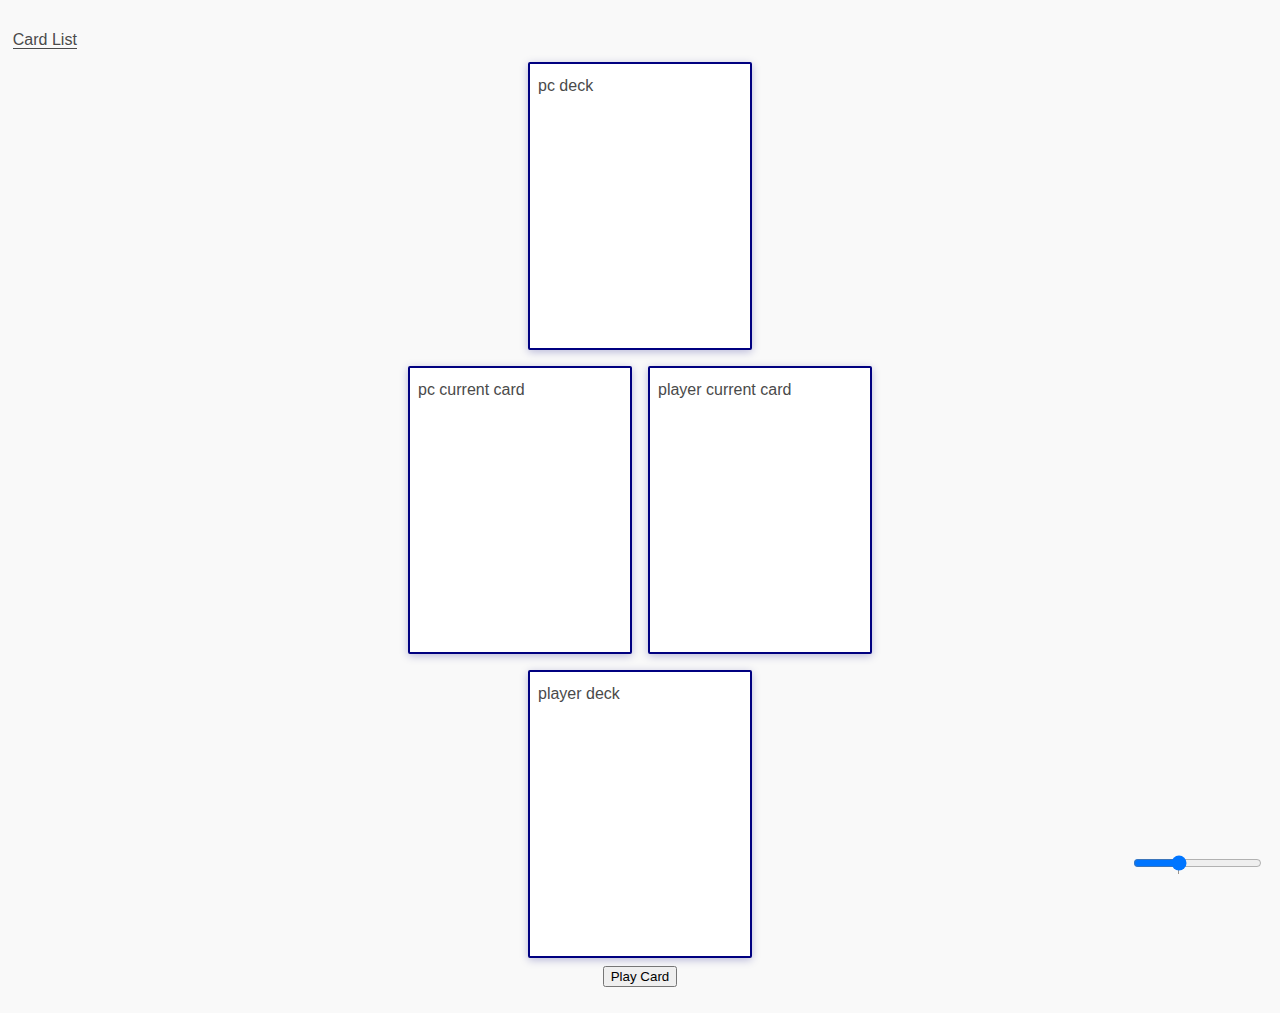
==== index.html @ 455659ad "first commit" ====
<!DOCTYPE html>
<html lang="en">
  <head>
    <meta charset="UTF-8" />
    <meta name="viewport" content="width=device-width, initial-scale=1.0" />
    <link rel="stylesheet" href="./styles/main.css" />
    <title>War Card Game</title>
  </head>
  <body onload="initGame()">
    <a href="./card-list.html">Card List</a>
    <div id="game-container">
      <div class="list">
        <div id="current-deck-pc">
          <div class="card">pc deck</div>
        </div>
      </div>

      <div class="list">
        <div id="current-card-pc">
          <div class="card">pc current card</div>
        </div>

        <div id="current-card-player">
          <div class="card">player current card</div>
        </div>
      </div>

      <div class="list">
        <div id="current-player-pc">
          <div class="card" onclick="generateCard()">player deck</div>
        </div>
      </div>

      <button id="play-button" class="" onclick="generateCard()">
        Play Card
      </button>
    </div>

    <div class="zoom-slider">
      <input
        type="range"
        min="0.6"
        max="1.8"
        step="0.2"
        value="1"
        list="marks"
        oninput="scale(this.value)"
      />
      <datalist id="marks">
        <option value="1"></option>
      </datalist>
    </div>
  </body>
  <script src="./js/zoom.js"></script>
  <script src="./js/game.js"></script>
</html>
---- styles/main.css ----
/*color palette */
:root {
  --default-font-color: #4a4a4a;
  --default-font-shadow: #ffffff;
  --background: #f9f9f9;
  --white: #ffffff;
  --black: #000000;
  --red: #ff0000;
  --green: #008000;
  --blue: #0000ff;
  --accent: #000080;
  --accent-shadow: #00008042;
  --card-background: #ffffff;
  --card-background-text: #ff0000;
  --hover-shadow: #00800050;
}

/* better defaults */
body {
  margin: 2% auto;
  background: var(--background);
  color: var(--default-font-color);
  font-family: -apple-system, BlinkMacSystemFont, "Segoe UI", Roboto, Helvetica,
    Arial, sans-serif;
  font-size: 16px;
  line-height: 1.8;
  text-shadow: 0 1px 0 var(--default-font-shadow);
  max-width: 98%;
}

code {
  background: white;
}
a {
  border-bottom: 1px solid var(--default-font-color);
  color: var(--default-font-color);
  text-decoration: none;
}

a:hover {
  border-bottom: 0;
}

/* simple rules */
.bold {
  font-weight: bold;
}

.black {
  color: var(--black);
}

.red {
  color: var(--red);
}

.green {
  color: var(--green);
}

.blue {
  color: var(--blue);
}

.warbg {
  background: green;
}

.card-background-text {
  color: var(--card-background-text);
}

.flipped {
  transform: rotate(180deg);
}

.flipped-text {
  writing-mode: vertical-rl;
}

.outline {
  border-style: solid;
  border-width: 1px;
  border-color: var(--default-font-color);
}

.outline-win {
  border-style: solid;
  border-width: 2px;
  border-color: var(--green);
}

.outline-lost {
  border-style: solid;
  border-width: 2px;
  border-color: var(--red);
}

.outline-text {
  -webkit-text-fill-color: transparent;
  -webkit-text-stroke: 1px;
}

/* containers */
#game-container {
  display: flex;
  flex-direction: column;
  justify-content: center;
  align-items: center;
  flex-wrap: wrap;
}

.list {
  display: flex;
  flex-direction: row;
  justify-content: center;
  align-items: center;
  flex-wrap: wrap;
}

/* card rules */
.card {
  display: flex;
  width: 14rem;
  height: 18rem;
  background: var(--card-background);
  border: 2px solid var(--accent);
  border-radius: 2px;
  box-shadow: 0 2px 8px var(--accent-shadow);
  padding: 0.5rem;
  margin: 0.5rem;
  box-sizing: border-box;
}

.card-top {
  display: flex;
  flex-direction: column;
}

.card-body {
  display: flex;
  flex-grow: 1;
  flex-direction: column;
  align-items: center;
  justify-content: space-evenly;
  flex-wrap: wrap;
}

.card-bottom {
  display: flex;
  flex-direction: column;
  line-height: 0;
  transform: rotate(180deg);
}

/* suit rules */
.suit-group {
  display: flex;
  align-items: center;
  margin: 0.7rem 0;
  flex-wrap: wrap;
}

.align-items-center {
  align-items: center;
}

.align-items-flex-start {
  align-items: flex-start;
}

.default-letter-suit {
  font-size: 2.7rem;
  margin: 0 0.7rem;
  line-height: 0;
}

.small-letter-suit {
  font-size: 1.2rem;
  line-height: 1;
}

.double-letter-suit {
  font-size: 4rem;
}

.single-letter-suit {
  font-size: 6rem;
}

/* images */
.card-jack-1 {
  display: inline-block;
  width: 4rem;
  height: 4rem;
  background: var(--black);

  -webkit-mask-image: url("data:image/svg+xml,%3Csvg xmlns='http://www.w3.org/2000/svg' width='24' height='24' viewBox='0 0 24 24' fill='none' stroke='currentColor' stroke-width='2' stroke-linecap='round' stroke-linejoin='round' class='icon icon-tabler icons-tabler-outline icon-tabler-chess-knight'%3E%3Cpath stroke='none' d='M0 0h24v24H0z' fill='none'/%3E%3Cpath d='M8 16l-1.447 .724a1 1 0 0 0 -.553 .894v2.382h12v-2.382a1 1 0 0 0 -.553 -.894l-1.447 -.724h-8z' /%3E%3Cpath d='M9 3l1 3l-3.491 2.148a1 1 0 0 0 .524 1.852h2.967l-2.073 6h7.961l.112 -5c0 -3 -1.09 -5.983 -4 -7c-1.94 -.678 -2.94 -1.011 -3 -1z' /%3E%3C/svg%3E");
  mask-image: url("data:image/svg+xml,%3Csvg xmlns='http://www.w3.org/2000/svg' width='24' height='24' viewBox='0 0 24 24' fill='none' stroke='currentColor' stroke-width='2' stroke-linecap='round' stroke-linejoin='round' class='icon icon-tabler icons-tabler-outline icon-tabler-chess-knight'%3E%3Cpath stroke='none' d='M0 0h24v24H0z' fill='none'/%3E%3Cpath d='M8 16l-1.447 .724a1 1 0 0 0 -.553 .894v2.382h12v-2.382a1 1 0 0 0 -.553 -.894l-1.447 -.724h-8z' /%3E%3Cpath d='M9 3l1 3l-3.491 2.148a1 1 0 0 0 .524 1.852h2.967l-2.073 6h7.961l.112 -5c0 -3 -1.09 -5.983 -4 -7c-1.94 -.678 -2.94 -1.011 -3 -1z' /%3E%3C/svg%3E");

  mask-repeat: no-repeat;
  mask-position: center center;
  mask-size: contain;
}

.card-jack-1-red {
  display: inline-block;
  width: 4rem;
  height: 4rem;
  background: var(--red);
  -webkit-mask-image: url("data:image/svg+xml,%3Csvg xmlns='http://www.w3.org/2000/svg' width='24' height='24' viewBox='0 0 24 24' fill='none' stroke='currentColor' stroke-width='2' stroke-linecap='round' stroke-linejoin='round' class='icon icon-tabler icons-tabler-outline icon-tabler-chess-knight'%3E%3Cpath stroke='none' d='M0 0h24v24H0z' fill='none'/%3E%3Cpath d='M8 16l-1.447 .724a1 1 0 0 0 -.553 .894v2.382h12v-2.382a1 1 0 0 0 -.553 -.894l-1.447 -.724h-8z' /%3E%3Cpath d='M9 3l1 3l-3.491 2.148a1 1 0 0 0 .524 1.852h2.967l-2.073 6h7.961l.112 -5c0 -3 -1.09 -5.983 -4 -7c-1.94 -.678 -2.94 -1.011 -3 -1z' /%3E%3C/svg%3E");
  mask-image: url("data:image/svg+xml,%3Csvg xmlns='http://www.w3.org/2000/svg' width='24' height='24' viewBox='0 0 24 24' fill='none' stroke='currentColor' stroke-width='2' stroke-linecap='round' stroke-linejoin='round' class='icon icon-tabler icons-tabler-outline icon-tabler-chess-knight'%3E%3Cpath stroke='none' d='M0 0h24v24H0z' fill='none'/%3E%3Cpath d='M8 16l-1.447 .724a1 1 0 0 0 -.553 .894v2.382h12v-2.382a1 1 0 0 0 -.553 -.894l-1.447 -.724h-8z' /%3E%3Cpath d='M9 3l1 3l-3.491 2.148a1 1 0 0 0 .524 1.852h2.967l-2.073 6h7.961l.112 -5c0 -3 -1.09 -5.983 -4 -7c-1.94 -.678 -2.94 -1.011 -3 -1z' /%3E%3C/svg%3E");
  mask-repeat: no-repeat;
  mask-position: center center;
  mask-size: contain;
}

.card-queen-1 {
  display: inline-block;
  width: 4rem;
  height: 4rem;
  background: var(--black);
  -webkit-mask-image: url("data:image/svg+xml,%3Csvg xmlns='http://www.w3.org/2000/svg' width='24' height='24' viewBox='0 0 24 24' fill='none' stroke='currentColor' stroke-width='2' stroke-linecap='round' stroke-linejoin='round' class='icon icon-tabler icons-tabler-outline icon-tabler-chess-queen' %3E%3Cpath stroke='none' d='M0 0h24v24H0z' fill='none' /%3E%3Cpath d='M16 16l2 -11l-4 4l-2 -5l-2 5l-4 -4l2 11' /%3E%3Cpath d='M8 16l-1.447 .724a1 1 0 0 0 -.553 .894v2.382h12v-2.382a1 1 0 0 0 -.553 -.894l-1.447 -.724h-8z' /%3E%3Cpath d='M12 4m-1 0a1 1 0 1 0 2 0a1 1 0 1 0 -2 0' /%3E%3Cpath d='M6 5m-1 0a1 1 0 1 0 2 0a1 1 0 1 0 -2 0' /%3E%3Cpath d='M18 5m-1 0a1 1 0 1 0 2 0a1 1 0 1 0 -2 0' /%3E%3C/svg%3E");
  mask-image: url("data:image/svg+xml,%3Csvg xmlns='http://www.w3.org/2000/svg' width='24' height='24' viewBox='0 0 24 24' fill='none' stroke='currentColor' stroke-width='2' stroke-linecap='round' stroke-linejoin='round' class='icon icon-tabler icons-tabler-outline icon-tabler-chess-queen' %3E%3Cpath stroke='none' d='M0 0h24v24H0z' fill='none' /%3E%3Cpath d='M16 16l2 -11l-4 4l-2 -5l-2 5l-4 -4l2 11' /%3E%3Cpath d='M8 16l-1.447 .724a1 1 0 0 0 -.553 .894v2.382h12v-2.382a1 1 0 0 0 -.553 -.894l-1.447 -.724h-8z' /%3E%3Cpath d='M12 4m-1 0a1 1 0 1 0 2 0a1 1 0 1 0 -2 0' /%3E%3Cpath d='M6 5m-1 0a1 1 0 1 0 2 0a1 1 0 1 0 -2 0' /%3E%3Cpath d='M18 5m-1 0a1 1 0 1 0 2 0a1 1 0 1 0 -2 0' /%3E%3C/svg%3E");
  mask-repeat: no-repeat;
  mask-position: center center;
  mask-size: contain;
}

.card-queen-1-red {
  display: inline-block;
  width: 4rem;
  height: 4rem;
  background: var(--red);
  -webkit-mask-image: url("data:image/svg+xml,%3Csvg xmlns='http://www.w3.org/2000/svg' width='24' height='24' viewBox='0 0 24 24' fill='none' stroke='currentColor' stroke-width='2' stroke-linecap='round' stroke-linejoin='round' class='icon icon-tabler icons-tabler-outline icon-tabler-chess-queen' %3E%3Cpath stroke='none' d='M0 0h24v24H0z' fill='none' /%3E%3Cpath d='M16 16l2 -11l-4 4l-2 -5l-2 5l-4 -4l2 11' /%3E%3Cpath d='M8 16l-1.447 .724a1 1 0 0 0 -.553 .894v2.382h12v-2.382a1 1 0 0 0 -.553 -.894l-1.447 -.724h-8z' /%3E%3Cpath d='M12 4m-1 0a1 1 0 1 0 2 0a1 1 0 1 0 -2 0' /%3E%3Cpath d='M6 5m-1 0a1 1 0 1 0 2 0a1 1 0 1 0 -2 0' /%3E%3Cpath d='M18 5m-1 0a1 1 0 1 0 2 0a1 1 0 1 0 -2 0' /%3E%3C/svg%3E");
  mask-image: url("data:image/svg+xml,%3Csvg xmlns='http://www.w3.org/2000/svg' width='24' height='24' viewBox='0 0 24 24' fill='none' stroke='currentColor' stroke-width='2' stroke-linecap='round' stroke-linejoin='round' class='icon icon-tabler icons-tabler-outline icon-tabler-chess-queen' %3E%3Cpath stroke='none' d='M0 0h24v24H0z' fill='none' /%3E%3Cpath d='M16 16l2 -11l-4 4l-2 -5l-2 5l-4 -4l2 11' /%3E%3Cpath d='M8 16l-1.447 .724a1 1 0 0 0 -.553 .894v2.382h12v-2.382a1 1 0 0 0 -.553 -.894l-1.447 -.724h-8z' /%3E%3Cpath d='M12 4m-1 0a1 1 0 1 0 2 0a1 1 0 1 0 -2 0' /%3E%3Cpath d='M6 5m-1 0a1 1 0 1 0 2 0a1 1 0 1 0 -2 0' /%3E%3Cpath d='M18 5m-1 0a1 1 0 1 0 2 0a1 1 0 1 0 -2 0' /%3E%3C/svg%3E");
  mask-repeat: no-repeat;
  mask-position: center center;
  mask-size: contain;
}

.card-king-1 {
  display: inline-block;
  width: 4rem;
  height: 4rem;
  background: var(--black);
  -webkit-mask-image: url("data:image/svg+xml,%3Csvg xmlns='http://www.w3.org/2000/svg' width='24' height='24' viewBox='0 0 24 24' fill='none' stroke='currentColor' stroke-width='2' stroke-linecap='round' stroke-linejoin='round' class='icon icon-tabler icons-tabler-outline icon-tabler-chess-king'%3E%3Cpath stroke='none' d='M0 0h24v24H0z' fill='none'/%3E%3Cpath d='M8 16l-1.447 .724a1 1 0 0 0 -.553 .894v2.382h12v-2.382a1 1 0 0 0 -.553 -.894l-1.447 -.724h-8z' /%3E%3Cpath d='M8.5 16a3.5 3.5 0 1 1 3.163 -5h.674a3.5 3.5 0 1 1 3.163 5z' /%3E%3Cpath d='M9 6h6' /%3E%3Cpath d='M12 3v8' /%3E%3C/svg%3E");
  mask-image: url("data:image/svg+xml,%3Csvg xmlns='http://www.w3.org/2000/svg' width='24' height='24' viewBox='0 0 24 24' fill='none' stroke='currentColor' stroke-width='2' stroke-linecap='round' stroke-linejoin='round' class='icon icon-tabler icons-tabler-outline icon-tabler-chess-king'%3E%3Cpath stroke='none' d='M0 0h24v24H0z' fill='none'/%3E%3Cpath d='M8 16l-1.447 .724a1 1 0 0 0 -.553 .894v2.382h12v-2.382a1 1 0 0 0 -.553 -.894l-1.447 -.724h-8z' /%3E%3Cpath d='M8.5 16a3.5 3.5 0 1 1 3.163 -5h.674a3.5 3.5 0 1 1 3.163 5z' /%3E%3Cpath d='M9 6h6' /%3E%3Cpath d='M12 3v8' /%3E%3C/svg%3E");
  mask-repeat: no-repeat;
  mask-position: center center;
  mask-size: contain;
}

.card-king-1-red {
  display: inline-block;
  width: 4rem;
  height: 4rem;
  background: var(--red);
  -webkit-mask-image: url("data:image/svg+xml,%3Csvg xmlns='http://www.w3.org/2000/svg' width='24' height='24' viewBox='0 0 24 24' fill='none' stroke='currentColor' stroke-width='2' stroke-linecap='round' stroke-linejoin='round' class='icon icon-tabler icons-tabler-outline icon-tabler-chess-king'%3E%3Cpath stroke='none' d='M0 0h24v24H0z' fill='none'/%3E%3Cpath d='M8 16l-1.447 .724a1 1 0 0 0 -.553 .894v2.382h12v-2.382a1 1 0 0 0 -.553 -.894l-1.447 -.724h-8z' /%3E%3Cpath d='M8.5 16a3.5 3.5 0 1 1 3.163 -5h.674a3.5 3.5 0 1 1 3.163 5z' /%3E%3Cpath d='M9 6h6' /%3E%3Cpath d='M12 3v8' /%3E%3C/svg%3E");
  mask-image: url("data:image/svg+xml,%3Csvg xmlns='http://www.w3.org/2000/svg' width='24' height='24' viewBox='0 0 24 24' fill='none' stroke='currentColor' stroke-width='2' stroke-linecap='round' stroke-linejoin='round' class='icon icon-tabler icons-tabler-outline icon-tabler-chess-king'%3E%3Cpath stroke='none' d='M0 0h24v24H0z' fill='none'/%3E%3Cpath d='M8 16l-1.447 .724a1 1 0 0 0 -.553 .894v2.382h12v-2.382a1 1 0 0 0 -.553 -.894l-1.447 -.724h-8z' /%3E%3Cpath d='M8.5 16a3.5 3.5 0 1 1 3.163 -5h.674a3.5 3.5 0 1 1 3.163 5z' /%3E%3Cpath d='M9 6h6' /%3E%3Cpath d='M12 3v8' /%3E%3C/svg%3E");
  mask-repeat: no-repeat;
  mask-position: center center;
  mask-size: contain;
}

.card-joker-1 {
  display: inline-block;
  width: 7rem;
  height: 7rem;
  background: var(--green);
  -webkit-mask-image: url("data:image/svg+xml,%3Csvg fill='currentColor' height='100' width='100' version='1.1' xmlns='http://www.w3.org/2000/svg' viewBox='0 0 463 463' xmlns:xlink='http://www.w3.org/1999/xlink' enable-background='new 0 0 463 463' %3E%3Cg%3E%3Cpath d='m183.5,176c-4.142,0-7.5,3.358-7.5,7.5v8c0,4.142 3.358,7.5 7.5,7.5s7.5-3.358 7.5-7.5v-8c0-4.142-3.358-7.5-7.5-7.5z' /%3E%3Cpath d='m279.5,176c-4.142,0-7.5,3.358-7.5,7.5v8c0,4.142 3.358,7.5 7.5,7.5s7.5-3.358 7.5-7.5v-8c0-4.142-3.358-7.5-7.5-7.5z' /%3E%3Cpath d='m272.229,242.03c-2.929-2.929-7.678-2.929-10.606,0-2.586,2.586-2.885,6.589-0.905,9.507-7.621,7.932-18.18,12.463-29.209,12.463-11.006,0-21.545-4.512-29.162-12.414 2.018-2.922 1.733-6.955-0.868-9.556-2.929-2.929-7.678-2.929-10.606,0l-8,8c-2.929,2.929-2.929,7.678 0,10.606 1.464,1.464 3.384,2.197 5.303,2.197 1.167,0 2.333-0.275 3.398-0.816 10.434,10.81 24.865,16.983 39.935,16.983 15.083,0 29.525-6.183 39.961-17.01 1.08,0.561 2.267,0.843 3.455,0.843 1.919,0 3.839-0.732 5.303-2.197 2.929-2.929 2.929-7.678 0-10.606l-7.999-8z' /%3E%3Cpath d='m423,191.5c0-15.208-8.888-28.743-21.997-35.258 3.883-6.182 5.997-13.339 5.997-20.742 0-21.78-17.72-39.5-39.5-39.5-2.578,0-5.175,0.275-7.771,0.823-7.322-10.51-19.182-16.823-32.229-16.823-16.588,0-30.811,10.283-36.654,24.805-20.594-63.138-52.23-100.528-53.652-102.186-1.424-1.662-3.505-2.619-5.694-2.619s-4.27,0.957-5.694,2.619c-1.421,1.658-33.058,39.048-53.652,102.186-5.843-14.522-20.066-24.805-36.654-24.805-13.047,0-24.907,6.313-32.229,16.823-2.596-0.548-5.193-0.823-7.771-0.823-21.78,0-39.5,17.72-39.5,39.5 0,7.403 2.114,14.561 5.997,20.742-13.109,6.515-21.997,20.05-21.997,35.258 0,13.047 6.313,24.907 16.823,32.229-0.547,2.596-0.823,5.193-0.823,7.771 0,16.972 10.615,31.677 26.314,37.185 5.508,15.699 20.213,26.315 37.186,26.315 9.999,0 19.582-3.803 26.852-10.54 4.396,3.209 9.064,6.177 13.979,8.871-0.001,0.005-0.003,0.009-0.005,0.014l-1.828,6.094-86.946,42.461c-13.626,6.654-19.297,23.153-12.643,36.778 4.763,9.753 14.568,15.43 24.754,15.43 4.045,0 8.151-0.896 12.024-2.787l41.296-20.167-6.119,20.398c-5.092,16.973-1.946,34.861 8.632,49.077 10.577,14.217 26.807,22.371 44.527,22.371h94.973c17.72,0 33.95-8.154 44.527-22.371 10.578-14.216 13.724-32.104 8.632-49.077l-6.14-20.468 41.439,20.237c3.874,1.892 7.978,2.787 12.023,2.787 10.185,0 19.992-5.678 24.754-15.43 6.654-13.625 0.983-30.124-12.643-36.778l-87.088-42.53-1.807-6.025c-0.001-0.005-0.003-0.009-0.005-0.014 4.91-2.692 9.575-5.658 13.968-8.864 7.268,6.733 16.848,10.533 26.844,10.533 16.973,0 31.678-10.616 37.186-26.315 15.698-5.508 26.314-20.213 26.314-37.185 0-2.578-0.276-5.175-0.823-7.771 10.51-7.322 16.823-19.182 16.823-32.229zm-191.491,104.5c-36.909,0-69.722-14.056-90.248-35.72 0.097-0.117 0.199-0.226 0.29-0.35 16.679-22.781 40.709-34.316 59.454-36.527 3.516,13.557 15.855,23.597 30.495,23.597s26.979-10.04 30.495-23.596c18.745,2.21 42.775,13.746 59.454,36.527 0.093,0.128 0.199,0.24 0.299,0.36-20.527,21.657-53.336,35.709-90.239,35.709zm-16.509-80.5c0-9.098 7.402-16.5 16.5-16.5s16.5,7.402 16.5,16.5-7.402,16.5-16.5,16.5-16.5-7.402-16.5-16.5zm116.379,32.708c-19.682-25.089-47.501-37.681-69.209-39.861-3.249-13.933-15.762-24.347-30.67-24.347s-27.421,10.414-30.671,24.346c-21.704,2.18-49.517,14.768-69.199,39.849-8.059-12.191-12.621-26.031-12.621-40.695 0-7.347 1.151-14.649 3.42-21.704 12.654-39.328 57.509-66.796 109.08-66.796 62.033,0 112.5,39.701 112.5,88.5 0,14.669-4.565,28.514-12.63,40.708zm-136.722-161.208h73.687c3.036,7.461 5.962,15.414 8.673,23.82-14.141-4.401-29.482-6.82-45.507-6.82-15.925,0-31.294,2.406-45.525,6.818 2.71-8.405 5.635-16.357 8.672-23.818zm14.988-32h43.711c2.792,5.235 5.638,10.909 8.462,17h-60.635c2.824-6.091 5.67-11.765 8.462-17zm21.855-35.222c3.402,4.669 8.083,11.482 13.352,20.222h-26.703c5.268-8.741 9.949-15.553 13.351-20.222zm-112,260.222c-11.466,0-21.263-7.827-23.825-19.035-0.642-2.807-2.833-4.998-5.64-5.64-11.207-2.562-19.035-12.359-19.035-23.825 0-2.801 0.56-5.702 1.663-8.621 1.373-3.633-0.254-7.713-3.751-9.404-8.581-4.149-13.912-12.57-13.912-21.975 0-12.074 9.077-22.446 21.114-24.126 2.937-0.41 5.356-2.512 6.173-5.363 0.817-2.851-0.123-5.915-2.398-7.818-5.649-4.725-8.889-11.539-8.889-18.693 0-13.509 10.991-24.5 24.5-24.5 2.801,0 5.701,0.56 8.621,1.663 3.636,1.374 7.713-0.254 9.404-3.751 4.149-8.581 12.569-13.912 21.975-13.912 13.509,0 24.5,10.991 24.5,24.5v2.304c-24.959,13.708-43.834,34.485-51.85,59.398-2.748,8.542-4.141,17.389-4.141,26.298 0,25.644 11.553,49.135 30.649,67.235-4.29,3.379-9.62,5.265-15.158,5.265zm-30.395,97.843c-3.001,1.465-6.392,1.675-9.549,0.589-3.157-1.085-5.703-3.335-7.168-6.335-1.465-3-1.674-6.392-0.589-9.549 1.085-3.157 3.335-5.703 6.335-7.168l11.992-5.857 11.181,22.362-12.202,5.958zm25.681-12.542l-11.181-22.362 49.025-23.942-9.779,32.598-28.065,13.706zm36.744,66.374c-7.719-10.375-10.015-23.428-6.299-35.813l28.798-95.994c15.176,6.249 32.088,10.101 49.98,10.948v137.184h-39.986c-12.931,0-24.774-5.951-32.493-16.325zm239.811-69.128c1.085,3.158 0.876,6.549-0.589,9.549-1.465,3-4.011,5.25-7.168,6.335s-6.548,0.876-9.549-0.589l-12.315-6.014 11.181-22.362 12.105,5.912c3,1.466 5.25,4.012 6.335,7.169zm-31.919-19.663l-11.181,22.362-28.094-13.72-9.779-32.598 49.054,23.956zm-41.634,52.978c3.715,12.385 1.419,25.438-6.299,35.813-7.719,10.374-19.563,16.325-32.493,16.325h-39.986v-137.184c17.892-0.847 34.804-4.699 49.98-10.948l28.798,95.994zm76.299-182.387c-3.497,1.69-5.124,5.771-3.751,9.404 1.104,2.919 1.663,5.82 1.663,8.621 0,11.466-7.828,21.263-19.035,23.825-2.807,0.642-4.999,2.833-5.64,5.64-2.561,11.208-12.359,19.035-23.824,19.035-5.534,0-10.86-1.883-15.148-5.256 19.101-18.101 30.658-41.596 30.658-67.244 0-35.579-22.232-67.021-56.009-85.657v-2.343c0-13.509 10.991-24.5 24.5-24.5 9.405,0 17.826,5.331 21.975,13.912 1.69,3.497 5.771,5.124 9.404,3.751 2.919-1.104 5.82-1.663 8.621-1.663 13.509,0 24.5,10.991 24.5,24.5 0,7.154-3.24,13.968-8.889,18.693-2.274,1.903-3.215,4.967-2.398,7.818 0.816,2.851 3.236,4.953 6.173,5.363 12.035,1.68 21.113,12.052 21.113,24.126 0,9.405-5.332,17.826-13.913,21.975z' /%3E%3Cpath d='m199.5,366c7.995,0 14.5-6.505 14.5-14.5s-6.505-14.5-14.5-14.5-14.5,6.505-14.5,14.5 6.505,14.5 14.5,14.5z' /%3E%3Cpath d='m263.5,366c7.995,0 14.5-6.505 14.5-14.5s-6.505-14.5-14.5-14.5-14.5,6.505-14.5,14.5 6.505,14.5 14.5,14.5z' /%3E%3Cpath d='m199.5,385c-7.995,0-14.5,6.505-14.5,14.5s6.505,14.5 14.5,14.5 14.5-6.505 14.5-14.5-6.505-14.5-14.5-14.5z' /%3E%3Cpath d='m263.5,385c-7.995,0-14.5,6.505-14.5,14.5s6.505,14.5 14.5,14.5 14.5-6.505 14.5-14.5-6.505-14.5-14.5-14.5z' /%3E%3C/g%3E%3C/svg %3E");
  mask-image: url("data:image/svg+xml,%3Csvg fill='currentColor' height='100' width='100' version='1.1' xmlns='http://www.w3.org/2000/svg' viewBox='0 0 463 463' xmlns:xlink='http://www.w3.org/1999/xlink' enable-background='new 0 0 463 463' %3E%3Cg%3E%3Cpath d='m183.5,176c-4.142,0-7.5,3.358-7.5,7.5v8c0,4.142 3.358,7.5 7.5,7.5s7.5-3.358 7.5-7.5v-8c0-4.142-3.358-7.5-7.5-7.5z' /%3E%3Cpath d='m279.5,176c-4.142,0-7.5,3.358-7.5,7.5v8c0,4.142 3.358,7.5 7.5,7.5s7.5-3.358 7.5-7.5v-8c0-4.142-3.358-7.5-7.5-7.5z' /%3E%3Cpath d='m272.229,242.03c-2.929-2.929-7.678-2.929-10.606,0-2.586,2.586-2.885,6.589-0.905,9.507-7.621,7.932-18.18,12.463-29.209,12.463-11.006,0-21.545-4.512-29.162-12.414 2.018-2.922 1.733-6.955-0.868-9.556-2.929-2.929-7.678-2.929-10.606,0l-8,8c-2.929,2.929-2.929,7.678 0,10.606 1.464,1.464 3.384,2.197 5.303,2.197 1.167,0 2.333-0.275 3.398-0.816 10.434,10.81 24.865,16.983 39.935,16.983 15.083,0 29.525-6.183 39.961-17.01 1.08,0.561 2.267,0.843 3.455,0.843 1.919,0 3.839-0.732 5.303-2.197 2.929-2.929 2.929-7.678 0-10.606l-7.999-8z' /%3E%3Cpath d='m423,191.5c0-15.208-8.888-28.743-21.997-35.258 3.883-6.182 5.997-13.339 5.997-20.742 0-21.78-17.72-39.5-39.5-39.5-2.578,0-5.175,0.275-7.771,0.823-7.322-10.51-19.182-16.823-32.229-16.823-16.588,0-30.811,10.283-36.654,24.805-20.594-63.138-52.23-100.528-53.652-102.186-1.424-1.662-3.505-2.619-5.694-2.619s-4.27,0.957-5.694,2.619c-1.421,1.658-33.058,39.048-53.652,102.186-5.843-14.522-20.066-24.805-36.654-24.805-13.047,0-24.907,6.313-32.229,16.823-2.596-0.548-5.193-0.823-7.771-0.823-21.78,0-39.5,17.72-39.5,39.5 0,7.403 2.114,14.561 5.997,20.742-13.109,6.515-21.997,20.05-21.997,35.258 0,13.047 6.313,24.907 16.823,32.229-0.547,2.596-0.823,5.193-0.823,7.771 0,16.972 10.615,31.677 26.314,37.185 5.508,15.699 20.213,26.315 37.186,26.315 9.999,0 19.582-3.803 26.852-10.54 4.396,3.209 9.064,6.177 13.979,8.871-0.001,0.005-0.003,0.009-0.005,0.014l-1.828,6.094-86.946,42.461c-13.626,6.654-19.297,23.153-12.643,36.778 4.763,9.753 14.568,15.43 24.754,15.43 4.045,0 8.151-0.896 12.024-2.787l41.296-20.167-6.119,20.398c-5.092,16.973-1.946,34.861 8.632,49.077 10.577,14.217 26.807,22.371 44.527,22.371h94.973c17.72,0 33.95-8.154 44.527-22.371 10.578-14.216 13.724-32.104 8.632-49.077l-6.14-20.468 41.439,20.237c3.874,1.892 7.978,2.787 12.023,2.787 10.185,0 19.992-5.678 24.754-15.43 6.654-13.625 0.983-30.124-12.643-36.778l-87.088-42.53-1.807-6.025c-0.001-0.005-0.003-0.009-0.005-0.014 4.91-2.692 9.575-5.658 13.968-8.864 7.268,6.733 16.848,10.533 26.844,10.533 16.973,0 31.678-10.616 37.186-26.315 15.698-5.508 26.314-20.213 26.314-37.185 0-2.578-0.276-5.175-0.823-7.771 10.51-7.322 16.823-19.182 16.823-32.229zm-191.491,104.5c-36.909,0-69.722-14.056-90.248-35.72 0.097-0.117 0.199-0.226 0.29-0.35 16.679-22.781 40.709-34.316 59.454-36.527 3.516,13.557 15.855,23.597 30.495,23.597s26.979-10.04 30.495-23.596c18.745,2.21 42.775,13.746 59.454,36.527 0.093,0.128 0.199,0.24 0.299,0.36-20.527,21.657-53.336,35.709-90.239,35.709zm-16.509-80.5c0-9.098 7.402-16.5 16.5-16.5s16.5,7.402 16.5,16.5-7.402,16.5-16.5,16.5-16.5-7.402-16.5-16.5zm116.379,32.708c-19.682-25.089-47.501-37.681-69.209-39.861-3.249-13.933-15.762-24.347-30.67-24.347s-27.421,10.414-30.671,24.346c-21.704,2.18-49.517,14.768-69.199,39.849-8.059-12.191-12.621-26.031-12.621-40.695 0-7.347 1.151-14.649 3.42-21.704 12.654-39.328 57.509-66.796 109.08-66.796 62.033,0 112.5,39.701 112.5,88.5 0,14.669-4.565,28.514-12.63,40.708zm-136.722-161.208h73.687c3.036,7.461 5.962,15.414 8.673,23.82-14.141-4.401-29.482-6.82-45.507-6.82-15.925,0-31.294,2.406-45.525,6.818 2.71-8.405 5.635-16.357 8.672-23.818zm14.988-32h43.711c2.792,5.235 5.638,10.909 8.462,17h-60.635c2.824-6.091 5.67-11.765 8.462-17zm21.855-35.222c3.402,4.669 8.083,11.482 13.352,20.222h-26.703c5.268-8.741 9.949-15.553 13.351-20.222zm-112,260.222c-11.466,0-21.263-7.827-23.825-19.035-0.642-2.807-2.833-4.998-5.64-5.64-11.207-2.562-19.035-12.359-19.035-23.825 0-2.801 0.56-5.702 1.663-8.621 1.373-3.633-0.254-7.713-3.751-9.404-8.581-4.149-13.912-12.57-13.912-21.975 0-12.074 9.077-22.446 21.114-24.126 2.937-0.41 5.356-2.512 6.173-5.363 0.817-2.851-0.123-5.915-2.398-7.818-5.649-4.725-8.889-11.539-8.889-18.693 0-13.509 10.991-24.5 24.5-24.5 2.801,0 5.701,0.56 8.621,1.663 3.636,1.374 7.713-0.254 9.404-3.751 4.149-8.581 12.569-13.912 21.975-13.912 13.509,0 24.5,10.991 24.5,24.5v2.304c-24.959,13.708-43.834,34.485-51.85,59.398-2.748,8.542-4.141,17.389-4.141,26.298 0,25.644 11.553,49.135 30.649,67.235-4.29,3.379-9.62,5.265-15.158,5.265zm-30.395,97.843c-3.001,1.465-6.392,1.675-9.549,0.589-3.157-1.085-5.703-3.335-7.168-6.335-1.465-3-1.674-6.392-0.589-9.549 1.085-3.157 3.335-5.703 6.335-7.168l11.992-5.857 11.181,22.362-12.202,5.958zm25.681-12.542l-11.181-22.362 49.025-23.942-9.779,32.598-28.065,13.706zm36.744,66.374c-7.719-10.375-10.015-23.428-6.299-35.813l28.798-95.994c15.176,6.249 32.088,10.101 49.98,10.948v137.184h-39.986c-12.931,0-24.774-5.951-32.493-16.325zm239.811-69.128c1.085,3.158 0.876,6.549-0.589,9.549-1.465,3-4.011,5.25-7.168,6.335s-6.548,0.876-9.549-0.589l-12.315-6.014 11.181-22.362 12.105,5.912c3,1.466 5.25,4.012 6.335,7.169zm-31.919-19.663l-11.181,22.362-28.094-13.72-9.779-32.598 49.054,23.956zm-41.634,52.978c3.715,12.385 1.419,25.438-6.299,35.813-7.719,10.374-19.563,16.325-32.493,16.325h-39.986v-137.184c17.892-0.847 34.804-4.699 49.98-10.948l28.798,95.994zm76.299-182.387c-3.497,1.69-5.124,5.771-3.751,9.404 1.104,2.919 1.663,5.82 1.663,8.621 0,11.466-7.828,21.263-19.035,23.825-2.807,0.642-4.999,2.833-5.64,5.64-2.561,11.208-12.359,19.035-23.824,19.035-5.534,0-10.86-1.883-15.148-5.256 19.101-18.101 30.658-41.596 30.658-67.244 0-35.579-22.232-67.021-56.009-85.657v-2.343c0-13.509 10.991-24.5 24.5-24.5 9.405,0 17.826,5.331 21.975,13.912 1.69,3.497 5.771,5.124 9.404,3.751 2.919-1.104 5.82-1.663 8.621-1.663 13.509,0 24.5,10.991 24.5,24.5 0,7.154-3.24,13.968-8.889,18.693-2.274,1.903-3.215,4.967-2.398,7.818 0.816,2.851 3.236,4.953 6.173,5.363 12.035,1.68 21.113,12.052 21.113,24.126 0,9.405-5.332,17.826-13.913,21.975z' /%3E%3Cpath d='m199.5,366c7.995,0 14.5-6.505 14.5-14.5s-6.505-14.5-14.5-14.5-14.5,6.505-14.5,14.5 6.505,14.5 14.5,14.5z' /%3E%3Cpath d='m263.5,366c7.995,0 14.5-6.505 14.5-14.5s-6.505-14.5-14.5-14.5-14.5,6.505-14.5,14.5 6.505,14.5 14.5,14.5z' /%3E%3Cpath d='m199.5,385c-7.995,0-14.5,6.505-14.5,14.5s6.505,14.5 14.5,14.5 14.5-6.505 14.5-14.5-6.505-14.5-14.5-14.5z' /%3E%3Cpath d='m263.5,385c-7.995,0-14.5,6.505-14.5,14.5s6.505,14.5 14.5,14.5 14.5-6.505 14.5-14.5-6.505-14.5-14.5-14.5z' /%3E%3C/g%3E%3C/svg %3E");
  mask-repeat: no-repeat;
  mask-position: center center;
  mask-size: contain;
}

.card-back-1 {
  display: inline-block;
  width: 7rem;
  height: 7rem;
  background: var(--green);
  -webkit-mask-image: url("data:image/svg+xml,%3Csvg xmlns='http://www.w3.org/2000/svg' width='100%25' height='100%25' viewBox='0 0 24 24' fill='none' stroke='currentColor' stroke-width='2' stroke-linecap='round' stroke-linejoin='round' class='icon icon-tabler icons-tabler-outline icon-tabler-swords' %3E%3Cpath stroke='none' d='M0 0h24v24H0z' fill='none' /%3E%3Cpath d='M21 3v5l-11 9l-4 4l-3 -3l4 -4l9 -11z' /%3E%3Cpath d='M5 13l6 6' /%3E%3Cpath d='M14.32 17.32l3.68 3.68l3 -3l-3.365 -3.365' /%3E%3Cpath d='M10 5.5l-2 -2.5h-5v5l3 2.5' /%3E%3C/svg%3E");
  mask-image: url("data:image/svg+xml,%3Csvg xmlns='http://www.w3.org/2000/svg' width='100%25' height='100%25' viewBox='0 0 24 24' fill='none' stroke='currentColor' stroke-width='2' stroke-linecap='round' stroke-linejoin='round' class='icon icon-tabler icons-tabler-outline icon-tabler-swords' %3E%3Cpath stroke='none' d='M0 0h24v24H0z' fill='none' /%3E%3Cpath d='M21 3v5l-11 9l-4 4l-3 -3l4 -4l9 -11z' /%3E%3Cpath d='M5 13l6 6' /%3E%3Cpath d='M14.32 17.32l3.68 3.68l3 -3l-3.365 -3.365' /%3E%3Cpath d='M10 5.5l-2 -2.5h-5v5l3 2.5' /%3E%3C/svg%3E");
  mask-repeat: no-repeat;
  mask-position: center center;
  mask-size: contain;
}

.card-back-2 {
  display: inline-block;
  width: 7rem;
  height: 7rem;
  background: var(--blue);
  -webkit-mask-image: url("data:image/svg+xml,%3Csvg xmlns='http://www.w3.org/2000/svg' width='100%25' height='100%25' viewBox='0 0 24 24' fill='none' stroke='currentColor' stroke-width='2' stroke-linecap='round' stroke-linejoin='round' class='icon icon-tabler icons-tabler-outline icon-tabler-play-card' %3E%3Cpath stroke='none' d='M0 0h24v24H0z' fill='none' /%3E%3Cpath d='M19 5v14a2 2 0 0 1 -2 2h-10a2 2 0 0 1 -2 -2v-14a2 2 0 0 1 2 -2h10a2 2 0 0 1 2 2z' /%3E%3Cpath d='M8 6h.01' /%3E%3Cpath d='M16 18h.01' /%3E%3Cpath d='M12 16l-3 -4l3 -4l3 4z' /%3E%3C/svg%3E");
  mask-image: url("data:image/svg+xml,%3Csvg xmlns='http://www.w3.org/2000/svg' width='100%25' height='100%25' viewBox='0 0 24 24' fill='none' stroke='currentColor' stroke-width='2' stroke-linecap='round' stroke-linejoin='round' class='icon icon-tabler icons-tabler-outline icon-tabler-play-card' %3E%3Cpath stroke='none' d='M0 0h24v24H0z' fill='none' /%3E%3Cpath d='M19 5v14a2 2 0 0 1 -2 2h-10a2 2 0 0 1 -2 -2v-14a2 2 0 0 1 2 -2h10a2 2 0 0 1 2 2z' /%3E%3Cpath d='M8 6h.01' /%3E%3Cpath d='M16 18h.01' /%3E%3Cpath d='M12 16l-3 -4l3 -4l3 4z' /%3E%3C/svg%3E");
  mask-repeat: no-repeat;
  mask-position: center center;
  mask-size: contain;
}

/* animations */
.card:hover {
  box-shadow: 0 0px 26px var(--hover-shadow);
  transition: all 0.1s ease-in-out 0s;
}

.card:active {
  transform: scale(0.95);
}

/* misc */
.zoom-slider {
  position: fixed;
  bottom: 1rem;
  right: 1rem;
  background: var(--background);
}

/* debug */
.debug {
  border-style: dotted;
  border-color: var(--red);
}

/* media queries */

/* Styles for small screens (e.g., phones) */
@media (max-width: 575px) {
  .card {
    width: 3.5rem;
    height: 4.5rem;
    padding: 0.1rem;
    margin: 0.5rem;
  }

  .small-letter {
    font-size: 0.4rem;
  }

  .suit-group {
    display: none;
  }

  .small-letter-suit {
    font-size: 1.1rem;
  }

  .default-letter-suit {
    display: none;
  }

  .single-letter-suit {
    display: none;
  }

  .double-letter-suit {
    display: none;
  }

  .card-back-1 {
    display: none;
  }

  .card-back-2 {
    display: none;
  }
}

/* Styles for small screens in landscape orientation */
@media (min-width: 576px) and (max-width: 767px) {
  .card {
    width: 6rem;
    height: 8rem;
    padding: 0.2rem;
    margin: 0.5rem;
  }

  .small-letter {
    font-size: 0.5rem;
  }

  .suit-group {
    margin: 0.2rem 0;
  }

  .small-letter-suit {
    font-size: 0.7rem;
    line-height: 0.7rem;
  }

  .default-letter-suit {
    font-size: 1rem;
    margin: 0 0.1rem;
    line-height: 0;
  }

  .single-letter-suit {
    font-size: 2rem;
  }

  .double-letter-suit {
    font-size: 1.5rem;
  }

  .card-jack-1 {
    width: 2rem;
    height: 2rem;
  }

  .card-jack-1-red {
    width: 2rem;
    height: 2rem;
  }

  .card-queen-1 {
    width: 2rem;
    height: 2rem;
  }

  .card-queen-1-red {
    display: inline-block;
    width: 2rem;
    height: 2rem;
  }

  .card-king-1 {
    width: 2rem;
    height: 2rem;
  }
  .card-king-1-red {
    width: 2rem;
    height: 2rem;
  }

  .card-joker-1 {
    width: 3rem;
    height: 3rem;
  }

  .card-back-1 {
    width: 3rem;
    height: 3rem;
  }

  .card-back-2 {
    width: 3rem;
    height: 3rem;
  }
}

/* Styles for medium screens (e.g., tablets) */
@media (min-width: 768px) and (max-width: 991px) {
  .card {
    width: 10rem;
    height: 14rem;
    padding: 0.4rem;
    margin: 0.5rem;
  }

  .suit-group {
    margin: 0.1rem 0;
  }

  .small-letter-suit {
    font-size: 1.1rem;
  }

  .default-letter-suit {
    font-size: 1.9rem;
    margin: 0 0.7rem;
  }

  .single-letter-suit {
    font-size: 5rem;
  }

  .double-letter-suit {
    font-size: 3.5rem;
  }
}

/* TODO Add these styles */

/* Styles for large screens (e.g., desktops) */
/*@media (min-width: 992px) and (max-width: 1199px) {
} */

/* Styles for extra large screens (e.g., large desktops) */
/*@media (min-width: 1200px) {
}*/
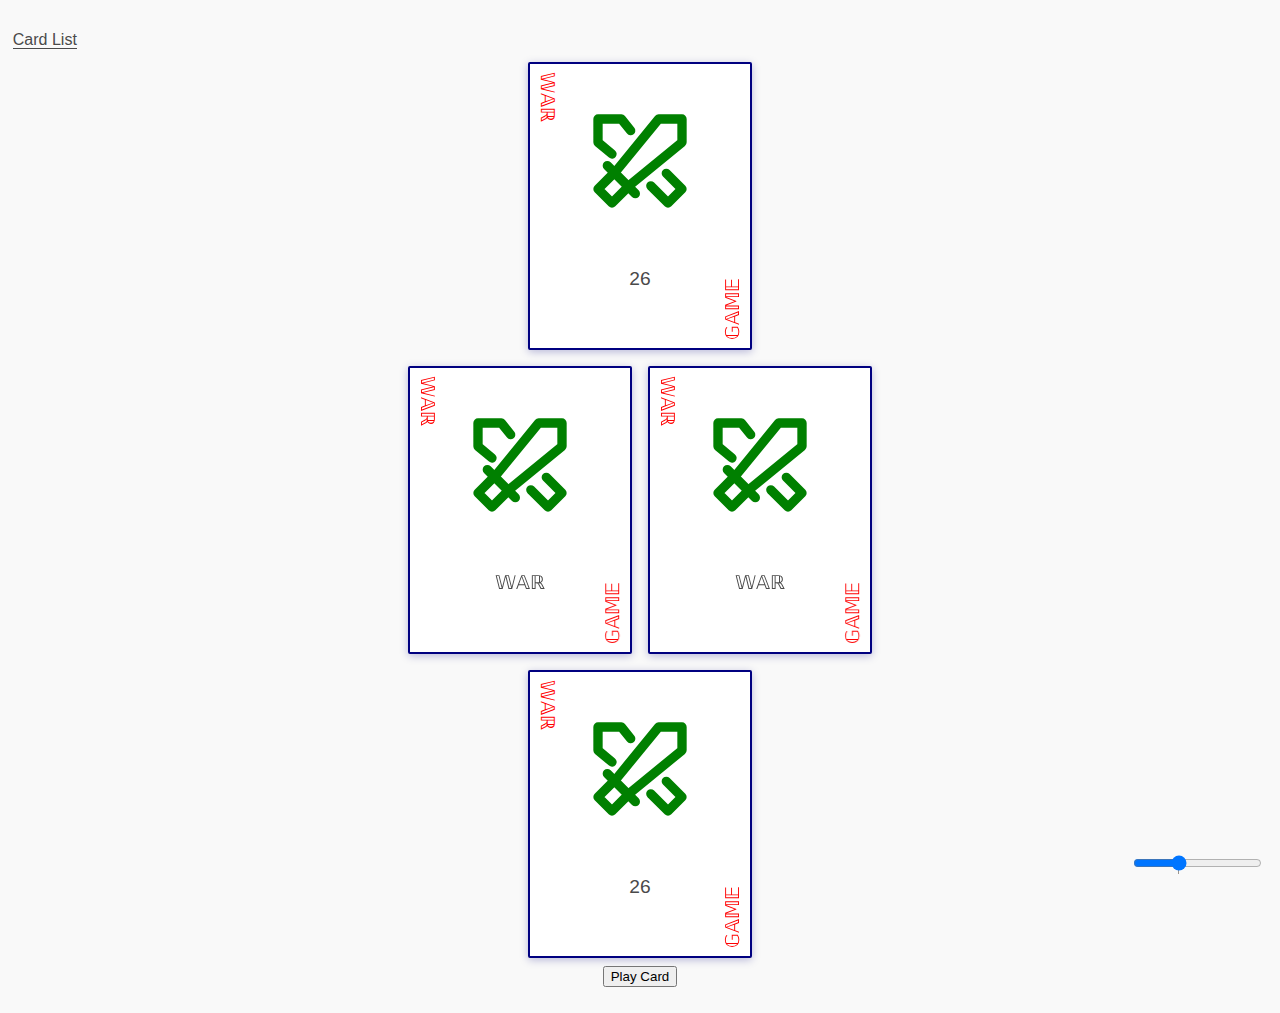
==== commit 4673364a: "Update" ====
--- a/index.html
+++ b/index.html
@@ -17,17 +17,17 @@
 
       <div class="list">
         <div id="current-card-pc">
-          <div class="card">pc current card</div>
+          <div class="card"></div>
         </div>
 
         <div id="current-card-player">
-          <div class="card">player current card</div>
+          <div class="card"></div>
         </div>
       </div>
 
       <div class="list">
-        <div id="current-player-pc">
-          <div class="card" onclick="generateCard()">player deck</div>
+        <div id="current-deck-player" onclick="generateCard()">
+          <div class="card">player deck</div>
         </div>
       </div>
 
--- a/styles/main.css
+++ b/styles/main.css
@@ -63,7 +63,7 @@
 }
 
 .warbg {
-  background: green;
+  background: red;
 }
 
 .card-background-text {
@@ -309,6 +309,26 @@
   transform: scale(0.95);
 }
 
+@keyframes flipCard {
+  0% {
+    transform: perspective(600px) rotateY(90deg);
+    opacity: 0;
+  }
+  100% {
+    transform: perspective(600px) rotateY(0deg);
+    opacity: 1;
+  }
+}
+
+.card-flip {
+  animation: flipCard 0.6s ease-out;
+}
+
+#current-card-pc .card,
+#current-card-player .card {
+  backface-visibility: hidden;
+}
+
 /* misc */
 .zoom-slider {
   position: fixed;
@@ -343,7 +363,7 @@
   }
 
   .small-letter-suit {
-    font-size: 1.1rem;
+    font-size: 1rem;
   }
 
   .default-letter-suit {
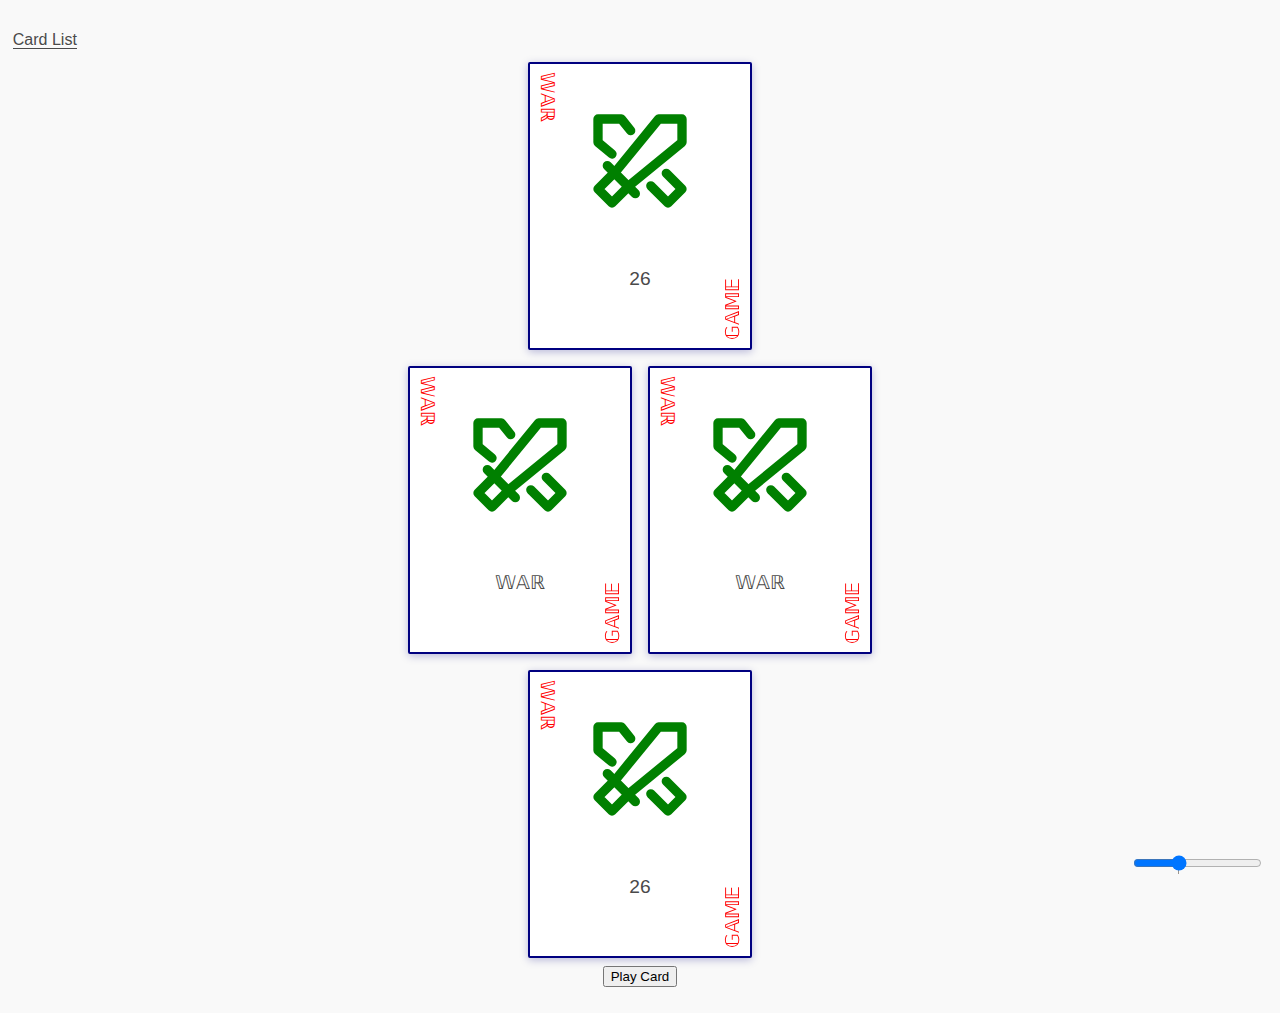
==== commit 5270f641: "Update" ====
--- a/index.html
+++ b/index.html
@@ -26,14 +26,12 @@
       </div>
 
       <div class="list">
-        <div id="current-deck-player" onclick="generateCard()">
+        <div id="current-deck-player" onclick="playRound()">
           <div class="card">player deck</div>
         </div>
       </div>
 
-      <button id="play-button" class="" onclick="generateCard()">
-        Play Card
-      </button>
+      <button id="play-button" class="" onclick="playRound()">Play Card</button>
     </div>
 
     <div class="zoom-slider">
--- a/styles/main.css
+++ b/styles/main.css
@@ -13,6 +13,7 @@
   --card-background: #ffffff;
   --card-background-text: #ff0000;
   --hover-shadow: #00800050;
+  --warbg-color: #008000;
 }
 
 /* better defaults */
@@ -63,7 +64,15 @@
 }
 
 .warbg {
-  background: red;
+  animation-name: disappear;
+  animation-duration: 2s;
+  animation-fill-mode: forwards;
+}
+
+.wargb-reverse {
+  animation-name: disappear-reverse;
+  animation-duration: 2s;
+  animation-fill-mode: forwards;
 }
 
 .card-background-text {
@@ -85,20 +94,36 @@
 }
 
 .outline-win {
-  border-style: solid;
-  border-width: 2px;
-  border-color: var(--green);
+  animation: pulse 600ms;
+  box-shadow: 0 0 0 2em transparent;
+  z-index: 20;
 }
 
 .outline-lost {
   border-style: solid;
-  border-width: 2px;
+  border-width: 0px;
   border-color: var(--red);
 }
 
 .outline-text {
   -webkit-text-fill-color: transparent;
   -webkit-text-stroke: 1px;
+}
+
+.dealing-card-pc,
+.dealing-card-player {
+  position: absolute;
+  transition: transform 0.1s ease-out;
+  z-index: 10;
+}
+
+.animated-card-pc,
+.animated-card-player {
+  position: fixed;
+  width: 14rem; /* Match your card width */
+  height: 18rem; /* Match your card height */
+  transition: all 0.3s ease-out;
+  z-index: 100;
 }
 
 /* containers */
@@ -130,6 +155,7 @@
   padding: 0.5rem;
   margin: 0.5rem;
   box-sizing: border-box;
+  z-index: 100;
 }
 
 .card-top {
@@ -309,6 +335,18 @@
   transform: scale(0.95);
 }
 
+.card-flip {
+  animation: flipCard 0.6s ease-out;
+  backface-visibility: visible;
+}
+
+.war-card-pc,
+.war-card-player {
+  position: absolute;
+  transition: transform 0.5s ease-out;
+  z-index: 10;
+}
+
 @keyframes flipCard {
   0% {
     transform: perspective(600px) rotateY(90deg);
@@ -320,13 +358,28 @@
   }
 }
 
-.card-flip {
-  animation: flipCard 0.6s ease-out;
-}
-
-#current-card-pc .card,
-#current-card-player .card {
-  backface-visibility: hidden;
+@keyframes pulse {
+  0% {
+    box-shadow: 0 0 0 0 var(--accent);
+  }
+}
+
+@keyframes disappear {
+  from {
+    background-color: var(--background);
+  }
+  to {
+    background-color: var(--warbg-color);
+  }
+}
+
+@keyframes disappear-reverse {
+  from {
+    background-color: var(--warbg-color);
+  }
+  to {
+    background-color: var(--background);
+  }
 }
 
 /* misc */
@@ -363,7 +416,7 @@
   }
 
   .small-letter-suit {
-    font-size: 1rem;
+    font-size: 0.7rem;
   }
 
   .default-letter-suit {
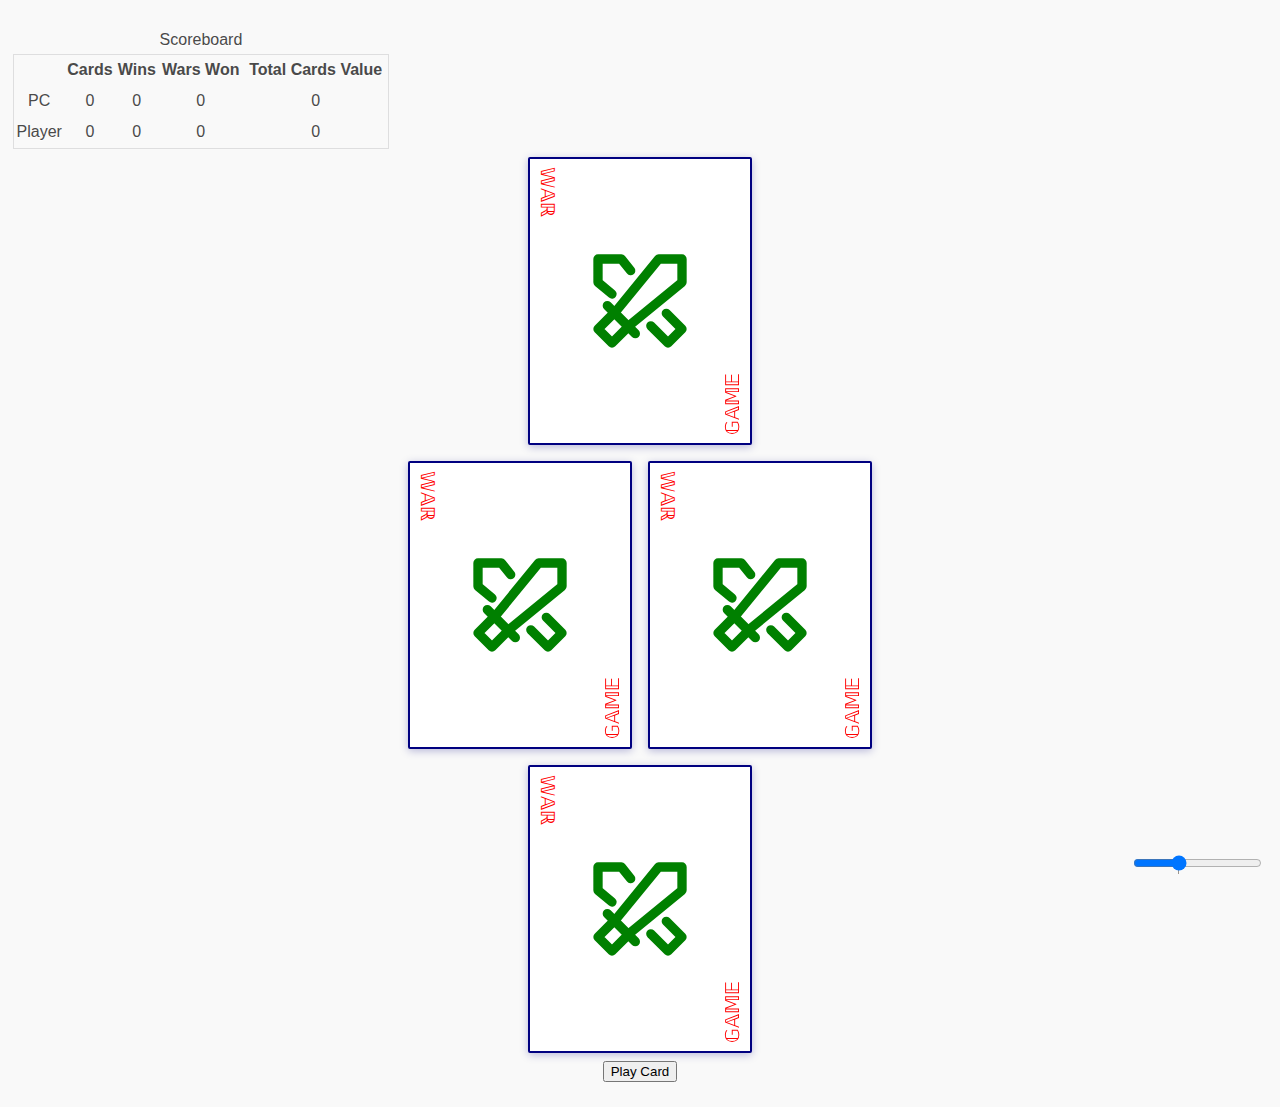
==== commit b9b278bc: "Update" ====
--- a/index.html
+++ b/index.html
@@ -7,7 +7,39 @@
     <title>War Card Game</title>
   </head>
   <body onload="initGame()">
-    <a href="./card-list.html">Card List</a>
+    <!-- <a href="./card-list.html">Card List</a> -->
+
+    <table id="scoreboard">
+      <caption>
+        Scoreboard
+      </caption>
+      <thead>
+        <tr>
+          <th></th>
+          <th>Cards</th>
+          <th>Wins</th>
+          <th>Wars Won</th>
+          <th>Total Cards Value</th>
+        </tr>
+      </thead>
+      <tbody>
+        <tr>
+          <td>PC</td>
+          <td><span id="pc-score">0</span></td>
+          <td><span id="pc-wins">0</span></td>
+          <td><span id="pc-war-wins">0</span></td>
+          <td><span id="pc-deck-value">0</span></td>
+        </tr>
+        <tr>
+          <td>Player</td>
+          <td><span id="player-score">0</span></td>
+          <td><span id="player-wins">0</span></td>
+          <td><span id="player-war-wins">0</span></td>
+          <td><span id="player-deck-value">0</span></td>
+        </tr>
+      </tbody>
+    </table>
+
     <div id="game-container">
       <div class="list">
         <div id="current-deck-pc">
--- a/styles/main.css
+++ b/styles/main.css
@@ -120,8 +120,6 @@
 .animated-card-pc,
 .animated-card-player {
   position: fixed;
-  width: 14rem; /* Match your card width */
-  height: 18rem; /* Match your card height */
   transition: all 0.3s ease-out;
   z-index: 100;
 }
@@ -390,6 +388,23 @@
   background: var(--background);
 }
 
+#scoreboard {
+  overflow: hidden;
+  background: var(--background);
+  border: 1px solid #dededf;
+  height: 10%;
+  width: 30%;
+  border-collapse: collapse;
+  border-spacing: 1px;
+  text-align: center;
+}
+
+.sticky {
+  position: fixed;
+  top: 0;
+  width: 100%;
+}
+
 /* debug */
 .debug {
   border-style: dotted;
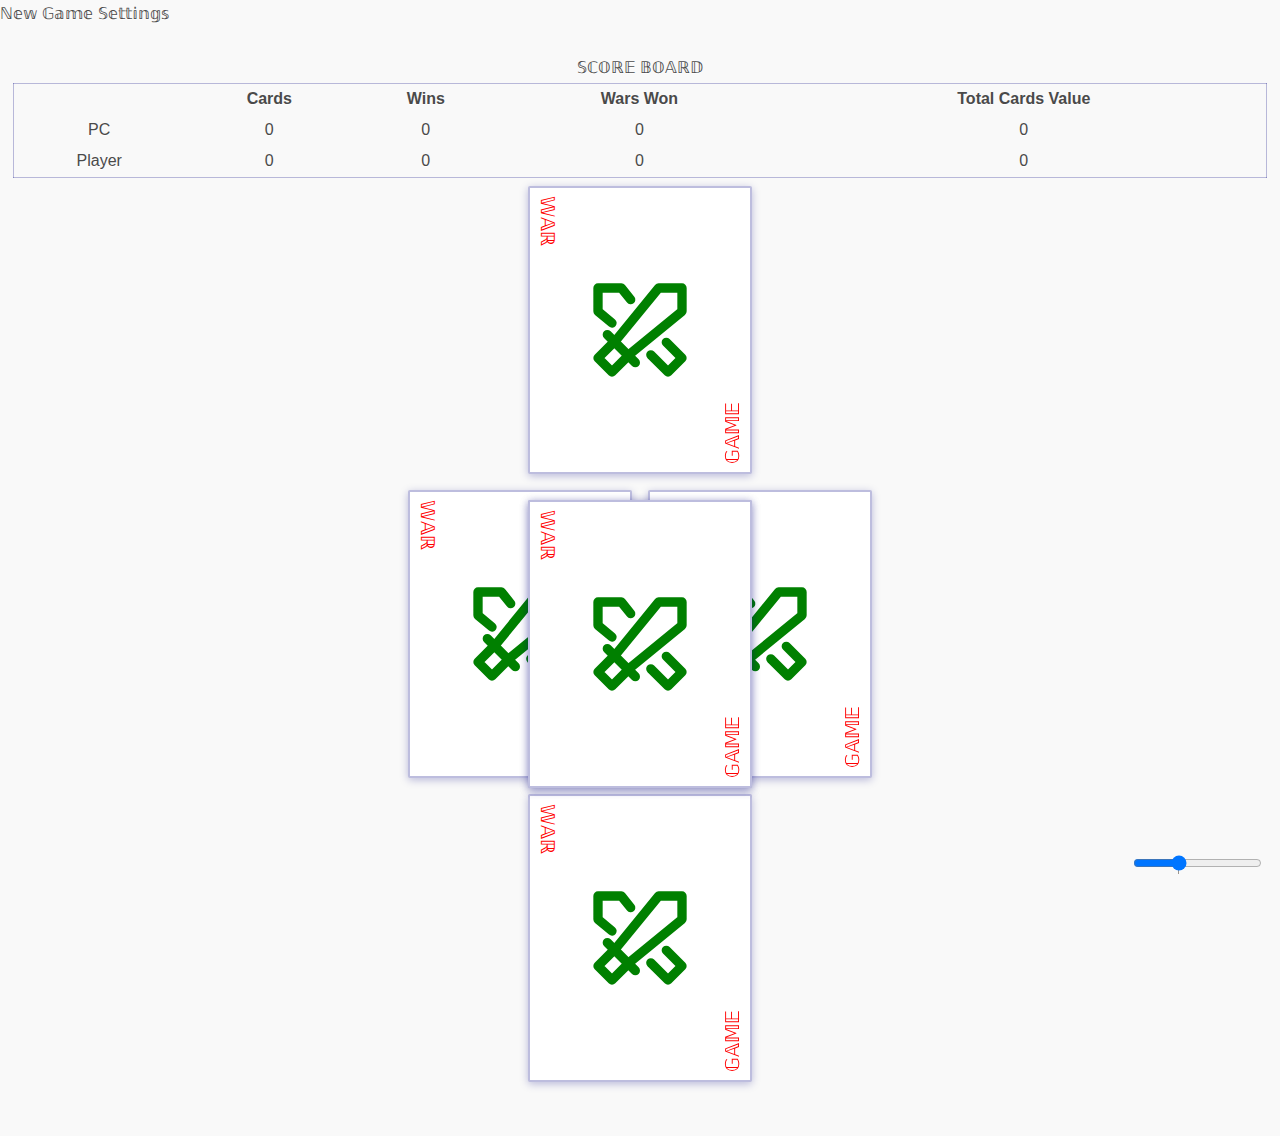
==== commit 756fab02: "Update" ====
--- a/index.html
+++ b/index.html
@@ -8,10 +8,45 @@
   </head>
   <body onload="initGame()">
     <!-- <a href="./card-list.html">Card List</a> -->
+    <div class="topbar sticky small-letter">
+      <span class="button" onclick="newGame()"
+        >&Nopf;&eopf;&wopf; &Gopf;&aopf;&mopf;&eopf;</span
+      >
+      <input type="checkbox" id="modal" />
+      <label for="modal" class="button"
+        >&Sopf;&eopf;&topf;&topf;&iopf;&nopf;&gopf;&sopf;</label
+      >
+      <label for="modal" class="modal-background"></label>
+      <div class="modal">
+        <div class="modal-header">
+          <h3>&Wopf;&Aopf;&Ropf;&Gopf;&Aopf;&Mopf;&Eopf;</h3>
+          <label for="modal">&Xopf;</label>
+        </div>
+        <div class="modal-body">
+          <p>Name:</p>
+          <input type="text" id="player-name" value="Player" />
 
-    <table id="scoreboard">
-      <caption>
-        Scoreboard
+          <p>Cards Per Player:</p>
+          <input type="number" id="cards-per-player" value="26" />
+
+          <p>Note: Some settings will apply after a new game.</p>
+        </div>
+
+        <div class="modal-footer">
+          <button class="small-letter" onclick="deleteLocalStorate()">
+            Delete Local Storage
+          </button>
+          <button class="small-letter" onclick="saveSettings()">Save</button>
+        </div>
+      </div>
+    </div>
+
+    <table id="scoreboard" class="small-letter">
+      <caption class="small-letter">
+        &nbsp;
+      </caption>
+      <caption class="small-letter">
+        &Sopf;&Copf;&Oopf;&Ropf;&Eopf; &Bopf;&Oopf;&Aopf;&Ropf;&Dopf;
       </caption>
       <thead>
         <tr>
@@ -31,7 +66,7 @@
           <td><span id="pc-deck-value">0</span></td>
         </tr>
         <tr>
-          <td>Player</td>
+          <td id="player-name-cell"></td>
           <td><span id="player-score">0</span></td>
           <td><span id="player-wins">0</span></td>
           <td><span id="player-war-wins">0</span></td>
@@ -58,12 +93,14 @@
       </div>
 
       <div class="list">
-        <div id="current-deck-player" onclick="playRound()">
+        <div id="current-deck-player" class="" onclick="playRound()">
           <div class="card">player deck</div>
         </div>
       </div>
 
-      <button id="play-button" class="" onclick="playRound()">Play Card</button>
+      <button id="play-button" class="hidden" onclick="playRound()">
+        Play Card
+      </button>
     </div>
 
     <div class="zoom-slider">
--- a/styles/main.css
+++ b/styles/main.css
@@ -63,6 +63,14 @@
   color: var(--blue);
 }
 
+.hidden {
+  visibility: hidden;
+}
+
+.button {
+  cursor: pointer;
+}
+
 .warbg {
   animation-name: disappear;
   animation-duration: 2s;
@@ -147,13 +155,13 @@
   width: 14rem;
   height: 18rem;
   background: var(--card-background);
-  border: 2px solid var(--accent);
+  border: 2px solid var(--accent-shadow);
   border-radius: 2px;
   box-shadow: 0 2px 8px var(--accent-shadow);
   padding: 0.5rem;
   margin: 0.5rem;
   box-sizing: border-box;
-  z-index: 100;
+  z-index: 250;
 }
 
 .card-top {
@@ -324,12 +332,14 @@
 }
 
 /* animations */
-.card:hover {
+
+.card-ready:hover {
   box-shadow: 0 0px 26px var(--hover-shadow);
-  transition: all 0.1s ease-in-out 0s;
-}
-
-.card:active {
+  transition: all 0.2s ease-in-out 0s;
+  transform: translateY(-0.25em);
+}
+
+.card-ready:active {
   transform: scale(0.95);
 }
 
@@ -377,6 +387,355 @@
   }
   to {
     background-color: var(--background);
+  }
+}
+
+/* fireworks */
+.pyro > .before,
+.pyro > .after {
+  position: absolute;
+  width: 15px;
+  height: 15px;
+  border-radius: 50%;
+  box-shadow: -120px -218.66667px blue, 248px -16.66667px #00ff84,
+    190px 16.33333px #002bff, -113px -308.66667px #ff009d,
+    -109px -287.66667px #ffb300, -50px -313.66667px #ff006e,
+    226px -31.66667px #ff4000, 180px -351.66667px #ff00d0,
+    -12px -338.66667px #00f6ff, 220px -388.66667px #99ff00,
+    -69px -27.66667px #ff0400, -111px -339.66667px #6200ff,
+    155px -237.66667px #00ddff, -152px -380.66667px #00ffd0,
+    -50px -37.66667px #00ffdd, -95px -175.66667px #a6ff00,
+    -88px 10.33333px #0d00ff, 112px -309.66667px #005eff,
+    69px -415.66667px #ff00a6, 168px -100.66667px #ff004c,
+    -244px 24.33333px #ff6600, 97px -325.66667px #ff0066,
+    -211px -182.66667px #00ffa2, 236px -126.66667px #b700ff,
+    140px -196.66667px #9000ff, 125px -175.66667px #00bbff,
+    118px -381.66667px #ff002f, 144px -111.66667px #ffae00,
+    36px -78.66667px #f600ff, -63px -196.66667px #c800ff,
+    -218px -227.66667px #d4ff00, -134px -377.66667px #ea00ff,
+    -36px -412.66667px #ff00d4, 209px -106.66667px #00fff2,
+    91px -278.66667px #000dff, -22px -191.66667px #9dff00,
+    139px -392.66667px #a6ff00, 56px -2.66667px #0099ff,
+    -156px -276.66667px #ea00ff, -163px -233.66667px #00fffb,
+    -238px -346.66667px #00ff73, 62px -363.66667px #0088ff,
+    244px -170.66667px #0062ff, 224px -142.66667px #b300ff,
+    141px -208.66667px #9000ff, 211px -285.66667px #ff6600,
+    181px -128.66667px #1e00ff, 90px -123.66667px #c800ff,
+    189px 70.33333px #00ffc8, -18px -383.66667px #00ff33,
+    100px -6.66667px #ff008c;
+  -moz-animation: 1s bang ease-out infinite backwards,
+    1s gravity ease-in infinite backwards, 5s position linear infinite backwards;
+  -webkit-animation: 1s bang ease-out infinite backwards,
+    1s gravity ease-in infinite backwards, 5s position linear infinite backwards;
+  -o-animation: 1s bang ease-out infinite backwards,
+    1s gravity ease-in infinite backwards, 5s position linear infinite backwards;
+  -ms-animation: 1s bang ease-out infinite backwards,
+    1s gravity ease-in infinite backwards, 5s position linear infinite backwards;
+  animation: 1s bang ease-out infinite backwards,
+    1s gravity ease-in infinite backwards, 5s position linear infinite backwards;
+}
+
+.pyro > .after {
+  -moz-animation-delay: 1.25s, 1.25s, 1.25s;
+  -webkit-animation-delay: 1.25s, 1.25s, 1.25s;
+  -o-animation-delay: 1.25s, 1.25s, 1.25s;
+  -ms-animation-delay: 1.25s, 1.25s, 1.25s;
+  animation-delay: 1.25s, 1.25s, 1.25s;
+  -moz-animation-duration: 1.25s, 1.25s, 6.25s;
+  -webkit-animation-duration: 1.25s, 1.25s, 6.25s;
+  -o-animation-duration: 1.25s, 1.25s, 6.25s;
+  -ms-animation-duration: 1.25s, 1.25s, 6.25s;
+  animation-duration: 1.25s, 1.25s, 6.25s;
+}
+
+@-webkit-keyframes bang {
+  from {
+    box-shadow: 0 0 white, 0 0 white, 0 0 white, 0 0 white, 0 0 white, 0 0 white,
+      0 0 white, 0 0 white, 0 0 white, 0 0 white, 0 0 white, 0 0 white,
+      0 0 white, 0 0 white, 0 0 white, 0 0 white, 0 0 white, 0 0 white,
+      0 0 white, 0 0 white, 0 0 white, 0 0 white, 0 0 white, 0 0 white,
+      0 0 white, 0 0 white, 0 0 white, 0 0 white, 0 0 white, 0 0 white,
+      0 0 white, 0 0 white, 0 0 white, 0 0 white, 0 0 white, 0 0 white,
+      0 0 white, 0 0 white, 0 0 white, 0 0 white, 0 0 white, 0 0 white,
+      0 0 white, 0 0 white, 0 0 white, 0 0 white, 0 0 white, 0 0 white,
+      0 0 white, 0 0 white, 0 0 white;
+  }
+}
+@-moz-keyframes bang {
+  from {
+    box-shadow: 0 0 white, 0 0 white, 0 0 white, 0 0 white, 0 0 white, 0 0 white,
+      0 0 white, 0 0 white, 0 0 white, 0 0 white, 0 0 white, 0 0 white,
+      0 0 white, 0 0 white, 0 0 white, 0 0 white, 0 0 white, 0 0 white,
+      0 0 white, 0 0 white, 0 0 white, 0 0 white, 0 0 white, 0 0 white,
+      0 0 white, 0 0 white, 0 0 white, 0 0 white, 0 0 white, 0 0 white,
+      0 0 white, 0 0 white, 0 0 white, 0 0 white, 0 0 white, 0 0 white,
+      0 0 white, 0 0 white, 0 0 white, 0 0 white, 0 0 white, 0 0 white,
+      0 0 white, 0 0 white, 0 0 white, 0 0 white, 0 0 white, 0 0 white,
+      0 0 white, 0 0 white, 0 0 white;
+  }
+}
+@-o-keyframes bang {
+  from {
+    box-shadow: 0 0 white, 0 0 white, 0 0 white, 0 0 white, 0 0 white, 0 0 white,
+      0 0 white, 0 0 white, 0 0 white, 0 0 white, 0 0 white, 0 0 white,
+      0 0 white, 0 0 white, 0 0 white, 0 0 white, 0 0 white, 0 0 white,
+      0 0 white, 0 0 white, 0 0 white, 0 0 white, 0 0 white, 0 0 white,
+      0 0 white, 0 0 white, 0 0 white, 0 0 white, 0 0 white, 0 0 white,
+      0 0 white, 0 0 white, 0 0 white, 0 0 white, 0 0 white, 0 0 white,
+      0 0 white, 0 0 white, 0 0 white, 0 0 white, 0 0 white, 0 0 white,
+      0 0 white, 0 0 white, 0 0 white, 0 0 white, 0 0 white, 0 0 white,
+      0 0 white, 0 0 white, 0 0 white;
+  }
+}
+@-ms-keyframes bang {
+  from {
+    box-shadow: 0 0 white, 0 0 white, 0 0 white, 0 0 white, 0 0 white, 0 0 white,
+      0 0 white, 0 0 white, 0 0 white, 0 0 white, 0 0 white, 0 0 white,
+      0 0 white, 0 0 white, 0 0 white, 0 0 white, 0 0 white, 0 0 white,
+      0 0 white, 0 0 white, 0 0 white, 0 0 white, 0 0 white, 0 0 white,
+      0 0 white, 0 0 white, 0 0 white, 0 0 white, 0 0 white, 0 0 white,
+      0 0 white, 0 0 white, 0 0 white, 0 0 white, 0 0 white, 0 0 white,
+      0 0 white, 0 0 white, 0 0 white, 0 0 white, 0 0 white, 0 0 white,
+      0 0 white, 0 0 white, 0 0 white, 0 0 white, 0 0 white, 0 0 white,
+      0 0 white, 0 0 white, 0 0 white;
+  }
+}
+@keyframes bang {
+  from {
+    box-shadow: 0 0 white, 0 0 white, 0 0 white, 0 0 white, 0 0 white, 0 0 white,
+      0 0 white, 0 0 white, 0 0 white, 0 0 white, 0 0 white, 0 0 white,
+      0 0 white, 0 0 white, 0 0 white, 0 0 white, 0 0 white, 0 0 white,
+      0 0 white, 0 0 white, 0 0 white, 0 0 white, 0 0 white, 0 0 white,
+      0 0 white, 0 0 white, 0 0 white, 0 0 white, 0 0 white, 0 0 white,
+      0 0 white, 0 0 white, 0 0 white, 0 0 white, 0 0 white, 0 0 white,
+      0 0 white, 0 0 white, 0 0 white, 0 0 white, 0 0 white, 0 0 white,
+      0 0 white, 0 0 white, 0 0 white, 0 0 white, 0 0 white, 0 0 white,
+      0 0 white, 0 0 white, 0 0 white;
+  }
+}
+@-webkit-keyframes gravity {
+  to {
+    transform: translateY(200px);
+    -moz-transform: translateY(200px);
+    -webkit-transform: translateY(200px);
+    -o-transform: translateY(200px);
+    -ms-transform: translateY(200px);
+    opacity: 0;
+  }
+}
+@-moz-keyframes gravity {
+  to {
+    transform: translateY(200px);
+    -moz-transform: translateY(200px);
+    -webkit-transform: translateY(200px);
+    -o-transform: translateY(200px);
+    -ms-transform: translateY(200px);
+    opacity: 0;
+  }
+}
+@-o-keyframes gravity {
+  to {
+    transform: translateY(200px);
+    -moz-transform: translateY(200px);
+    -webkit-transform: translateY(200px);
+    -o-transform: translateY(200px);
+    -ms-transform: translateY(200px);
+    opacity: 0;
+  }
+}
+@-ms-keyframes gravity {
+  to {
+    transform: translateY(200px);
+    -moz-transform: translateY(200px);
+    -webkit-transform: translateY(200px);
+    -o-transform: translateY(200px);
+    -ms-transform: translateY(200px);
+    opacity: 0;
+  }
+}
+@keyframes gravity {
+  to {
+    transform: translateY(200px);
+    -moz-transform: translateY(200px);
+    -webkit-transform: translateY(200px);
+    -o-transform: translateY(200px);
+    -ms-transform: translateY(200px);
+    opacity: 0;
+  }
+}
+@-webkit-keyframes position {
+  0%,
+  19.9% {
+    margin-top: 10%;
+    margin-left: 40%;
+  }
+
+  20%,
+  39.9% {
+    margin-top: 40%;
+    margin-left: 30%;
+  }
+
+  40%,
+  59.9% {
+    margin-top: 20%;
+    margin-left: 70%;
+  }
+
+  60%,
+  79.9% {
+    margin-top: 30%;
+    margin-left: 20%;
+  }
+
+  80%,
+  99.9% {
+    margin-top: 30%;
+    margin-left: 80%;
+  }
+}
+@-moz-keyframes position {
+  0%,
+  19.9% {
+    margin-top: 10%;
+    margin-left: 40%;
+  }
+
+  20%,
+  39.9% {
+    margin-top: 40%;
+    margin-left: 30%;
+  }
+
+  40%,
+  59.9% {
+    margin-top: 20%;
+    margin-left: 70%;
+  }
+
+  60%,
+  79.9% {
+    margin-top: 30%;
+    margin-left: 20%;
+  }
+
+  80%,
+  99.9% {
+    margin-top: 30%;
+    margin-left: 80%;
+  }
+}
+@-o-keyframes position {
+  0%,
+  19.9% {
+    margin-top: 10%;
+    margin-left: 40%;
+  }
+
+  20%,
+  39.9% {
+    margin-top: 40%;
+    margin-left: 30%;
+  }
+
+  40%,
+  59.9% {
+    margin-top: 20%;
+    margin-left: 70%;
+  }
+
+  60%,
+  79.9% {
+    margin-top: 30%;
+    margin-left: 20%;
+  }
+
+  80%,
+  99.9% {
+    margin-top: 30%;
+    margin-left: 80%;
+  }
+}
+@-ms-keyframes position {
+  0%,
+  19.9% {
+    margin-top: 10%;
+    margin-left: 40%;
+  }
+
+  20%,
+  39.9% {
+    margin-top: 40%;
+    margin-left: 30%;
+  }
+
+  40%,
+  59.9% {
+    margin-top: 20%;
+    margin-left: 70%;
+  }
+
+  60%,
+  79.9% {
+    margin-top: 30%;
+    margin-left: 20%;
+  }
+
+  80%,
+  99.9% {
+    margin-top: 30%;
+    margin-left: 80%;
+  }
+}
+@keyframes position {
+  0%,
+  19.9% {
+    margin-top: 10%;
+    margin-left: 40%;
+  }
+
+  20%,
+  39.9% {
+    margin-top: 40%;
+    margin-left: 30%;
+  }
+
+  40%,
+  59.9% {
+    margin-top: 20%;
+    margin-left: 70%;
+  }
+
+  60%,
+  79.9% {
+    margin-top: 30%;
+    margin-left: 20%;
+  }
+
+  80%,
+  99.9% {
+    margin-top: 30%;
+    margin-left: 80%;
+  }
+}
+
+.bounce {
+  animation: bounce 3s infinite;
+}
+
+@keyframes bounce {
+  0%,
+  20%,
+  50%,
+  80%,
+  100% {
+    transform: translateX(0);
+  }
+  40% {
+    transform: translateY(20px);
+  }
+  60% {
+    transform: translateY(10px);
   }
 }
 
@@ -389,20 +748,106 @@
 }
 
 #scoreboard {
-  overflow: hidden;
+  overflow: auto;
   background: var(--background);
-  border: 1px solid #dededf;
-  height: 10%;
-  width: 30%;
+  border: 1px solid var(--accent-shadow);
+  width: 100%;
   border-collapse: collapse;
-  border-spacing: 1px;
+  border-spacing: 1rem;
   text-align: center;
+  z-index: 980;
 }
 
 .sticky {
   position: fixed;
   top: 0;
+  left: 0;
   width: 100%;
+}
+
+.sticky + #game-container {
+  padding-top: 12rem;
+}
+
+/* modal */
+.topbar {
+  background-color: var(--background);
+  color: var(--default-font-color);
+  z-index: 9999;
+}
+
+input[type="checkbox"] {
+  display: none;
+}
+input[type="checkbox"]:checked ~ .modal,
+input[type="checkbox"]:checked ~ .modal-background {
+  display: block;
+}
+
+.modal-background {
+  width: 100%;
+  height: 100%;
+  background-color: rgba(0, 0, 0, 0.75);
+  position: fixed;
+  top: 0;
+  left: 0;
+  display: none;
+  z-index: 9998;
+}
+.modal {
+  position: fixed;
+  top: 0;
+  left: 0;
+  right: 0;
+  bottom: 0;
+  margin: auto;
+  display: none;
+  width: 50%;
+  height: 50%;
+  background-color: var(--card-background);
+  box-sizing: border-box;
+  z-index: 9999;
+}
+.modal > p {
+  padding: 15px;
+  margin: 0;
+}
+.modal-header {
+  background-color: var(--accent);
+  border-bottom: 1px solid var(--accent-shadow);
+  box-sizing: border-box;
+  height: 2rem;
+}
+
+.modal-header h3 {
+  color: var(--white);
+  margin: 0;
+  box-sizing: border-box;
+  padding-left: 1rem;
+  display: inline-block;
+}
+.modal-header label {
+  color: var(--white);
+  box-sizing: border-box;
+  float: right;
+  padding: 0 1rem 0 1rem;
+  cursor: pointer;
+}
+
+.modal-body {
+  background-color: var(--card-background);
+  padding-left: 1rem;
+}
+
+.modal-body p {
+  margin: 0;
+}
+
+.modal-footer {
+  position: absolute;
+  bottom: 1rem;
+  right: 1rem;
+  box-sizing: border-box;
 }
 
 /* debug */
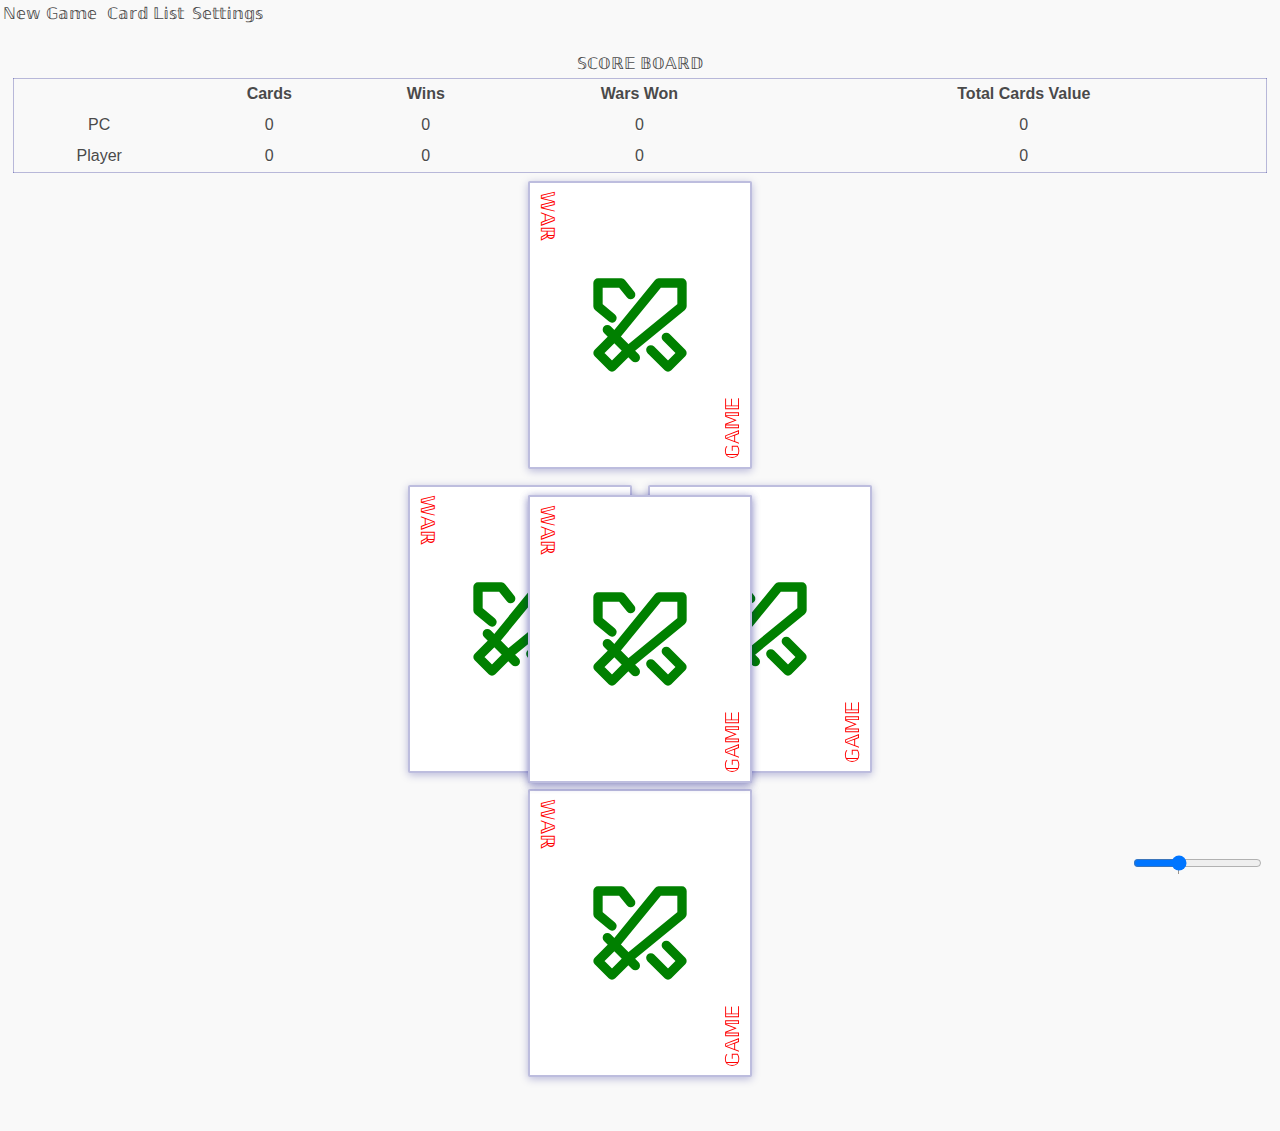
==== commit 573b6ab1: "Update" ====
--- a/index.html
+++ b/index.html
@@ -7,10 +7,12 @@
     <title>War Card Game</title>
   </head>
   <body onload="initGame()">
-    <!-- <a href="./card-list.html">Card List</a> -->
     <div class="topbar sticky small-letter">
-      <span class="button" onclick="newGame()"
-        >&Nopf;&eopf;&wopf; &Gopf;&aopf;&mopf;&eopf;</span
+      <a class="button" onclick="newGame()"
+        >&Nopf;&eopf;&wopf; &Gopf;&aopf;&mopf;&eopf;</a
+      >
+      <a class="button" href="./card-list.html"
+        >&Copf;&aopf;&ropf;&dopf; &Lopf;&iopf;&sopf;&topf;</a
       >
       <input type="checkbox" id="modal" />
       <label for="modal" class="button"
@@ -23,13 +25,30 @@
           <label for="modal">&Xopf;</label>
         </div>
         <div class="modal-body">
-          <p>Name:</p>
+          <p>Name</p>
           <input type="text" id="player-name" value="Player" />
 
-          <p>Cards Per Player:</p>
+          <p>*Cards Per Player</p>
           <input type="number" id="cards-per-player" value="26" />
 
-          <p>Note: Some settings will apply after a new game.</p>
+          <!-- hack! change this please -->
+          <p>
+            <label for="theme">Game Color Theme</label>
+          </p>
+          <select id="theme">
+            <option value="default">Default</option>
+            <option value="dracula">Dracula</option>
+            <option value="monokai">Monokai</option>
+            <option value="gruvbox">Gruvbox</option>
+            <option value="vscodelight">VSCode Light</option>
+            <option value="vscodedark">VSCode Dark</option>
+            <option value="githublight">GitHub Light</option>
+            <option value="githubdark">GitHub Dark</option>
+            <option value="materiallight">Material Light</option>
+            <option value="materialdark">Material Dark</option>
+          </select>
+
+          <p>* This setting will apply after a new game.</p>
         </div>
 
         <div class="modal-footer">
@@ -42,10 +61,10 @@
     </div>
 
     <table id="scoreboard" class="small-letter">
-      <caption class="small-letter">
+      <!-- <caption class="small-letter">
         &nbsp;
-      </caption>
-      <caption class="small-letter">
+      </caption> -->
+      <caption id="scoreboard-title" class="small-letter">
         &Sopf;&Copf;&Oopf;&Ropf;&Eopf; &Bopf;&Oopf;&Aopf;&Ropf;&Dopf;
       </caption>
       <thead>
--- a/styles/main.css
+++ b/styles/main.css
@@ -32,6 +32,7 @@
 code {
   background: white;
 }
+
 a {
   border-bottom: 1px solid var(--default-font-color);
   color: var(--default-font-color);
@@ -747,6 +748,7 @@
   background: var(--background);
 }
 
+/* scoreboard */
 #scoreboard {
   overflow: auto;
   background: var(--background);
@@ -758,6 +760,10 @@
   z-index: 980;
 }
 
+#scoreboard-title {
+  padding-top: 1.5rem;
+}
+
 .sticky {
   position: fixed;
   top: 0;
@@ -771,14 +777,20 @@
 
 /* modal */
 .topbar {
+  color: var(--default-font-color);
   background-color: var(--background);
-  color: var(--default-font-color);
   z-index: 9999;
+}
+
+.topbar > a {
+  border-bottom: 0px;
+  padding: 0.2rem 0.2rem;
 }
 
 input[type="checkbox"] {
   display: none;
 }
+
 input[type="checkbox"]:checked ~ .modal,
 input[type="checkbox"]:checked ~ .modal-background {
   display: block;
@@ -794,6 +806,7 @@
   display: none;
   z-index: 9998;
 }
+
 .modal {
   position: fixed;
   top: 0;
@@ -808,10 +821,12 @@
   box-sizing: border-box;
   z-index: 9999;
 }
+
 .modal > p {
   padding: 15px;
   margin: 0;
 }
+
 .modal-header {
   background-color: var(--accent);
   border-bottom: 1px solid var(--accent-shadow);
@@ -826,6 +841,7 @@
   padding-left: 1rem;
   display: inline-block;
 }
+
 .modal-header label {
   color: var(--white);
   box-sizing: border-box;
@@ -839,7 +855,7 @@
   padding-left: 1rem;
 }
 
-.modal-body p {
+.modal-body > p {
   margin: 0;
 }
 
@@ -980,6 +996,10 @@
     width: 3rem;
     height: 3rem;
   }
+
+  #scoreboard-title {
+    padding-top: 0rem;
+  }
 }
 
 /* Styles for medium screens (e.g., tablets) */
